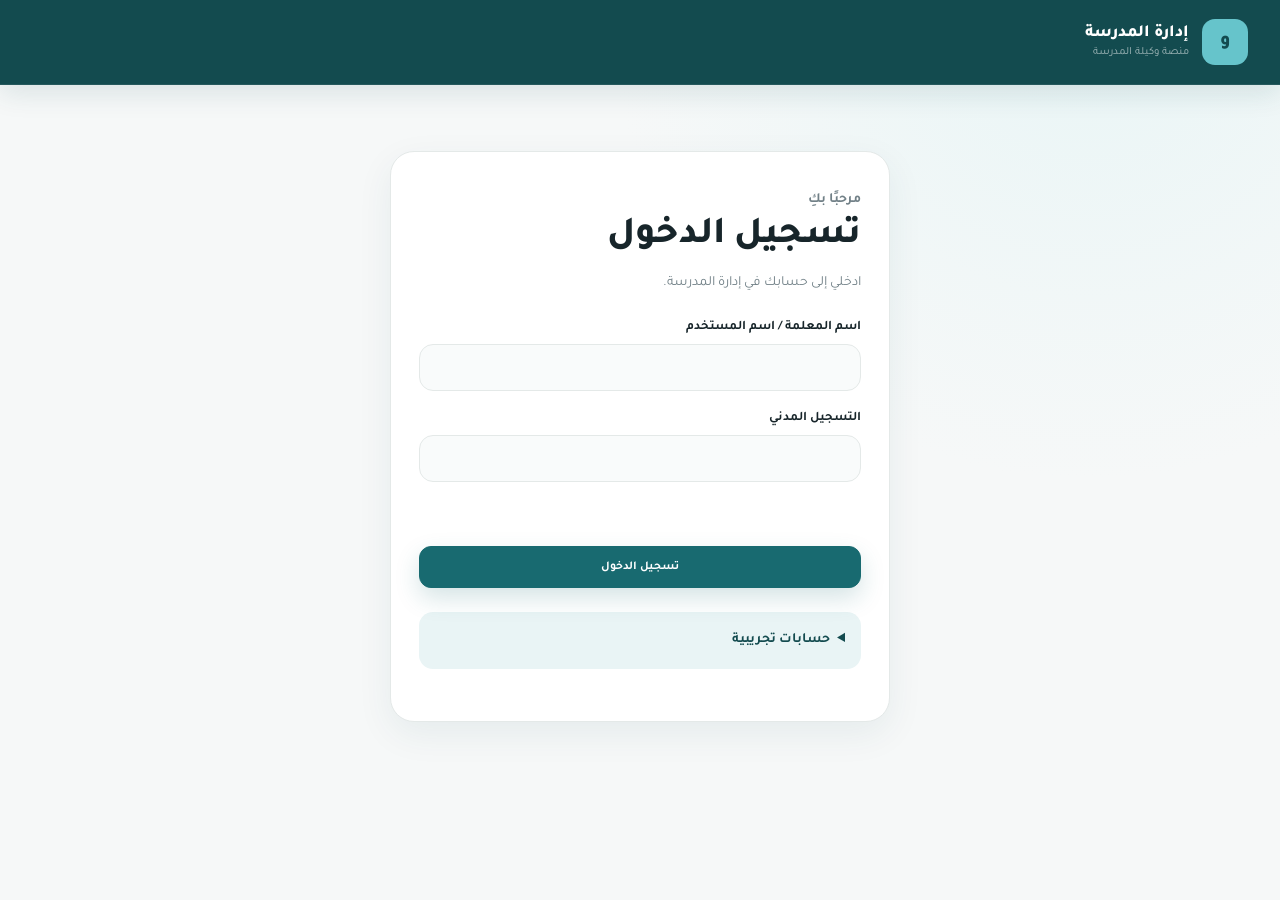
==== index.html @ 2f1f0cc4 "Initial demo version 2" ====
<!DOCTYPE html>
<html lang="ar" dir="rtl">
  <head>
    <meta charset="UTF-8" />
    <meta name="viewport" content="width=device-width, initial-scale=1.0" />
    <title>تسجيل الدخول | إدارة المدرسة</title>
    <link rel="preconnect" href="https://fonts.googleapis.com">
    <link rel="preconnect" href="https://fonts.gstatic.com" crossorigin>
    <link href="https://fonts.googleapis.com/css2?family=Tajawal:wght@400;500;600;700;800&display=swap" rel="stylesheet">
    <link rel="stylesheet" href="css/style.css">
    <link rel="stylesheet" href="css/components.css">
    <link rel="stylesheet" href="css/responsive.css">
  </head>
  <body class="app-shell login-page" data-page="login">
    <a class="skip-link" href="#main-content">تخطي إلى المحتوى الرئيسي</a>
    <header class="site-header">
      <div class="site-header__inner container">
        <a class="brand" href="index.html" id="home-link">
          <span class="brand__mark" aria-hidden="true">و</span>
          <span class="brand__text">
            <span class="brand__title">إدارة المدرسة</span>
            <span class="brand__subtitle">منصة وكيلة المدرسة</span>
          </span>
        </a>
        <div class="site-header__actions" id="account-actions" hidden>
          <span id="account-name">
          </span>
          <button id="logout-button" class="ui-button" type="button">تسجيل الخروج</button>
        </div>
      </div>
    </header>
    <main id="main-content" class="main-content" hidden>
      <section class="container">
        <div class="activity-form-card login-card">
          <header class="form-header">
            <p class="eyebrow">مرحبًا بكِ</p>
            <h1>تسجيل الدخول</h1>
            <p>ادخلي إلى حسابك في إدارة المدرسة.</p>
          </header>
          <form id="login-form" class="activity-form">
            <div class="form-field">
              <label for="login-name">اسم المعلمة / اسم المستخدم</label>
              <input id="login-name" name="login-name" type="text" required autocomplete="username">
            </div>
            <div class="form-field">
              <label for="login-civil">التسجيل المدني</label>
              <input id="login-civil" name="login-civil" type="password" required inputmode="numeric" maxlength="10" autocomplete="current-password">
            </div>
            <p id="login-status" class="form-status" role="alert">
            </p>
            <button class="ui-button ui-button--primary" type="submit">تسجيل الدخول</button>
          </form>
          <details class="demo-note">
            <summary>حسابات تجريبية</summary>
            <p>الإدارة: <bdi>admin</bdi> — <bdi>1000000000</bdi>
          </p>
          <p>المعلمة: نورة محمد — <bdi>1000000001</bdi>
        </p>
        <p>نسخة واجهة تجريبية؛ البيانات محفوظة في هذا المتصفح. استخدمي بيانات وهمية فقط، فالدخول والصلاحيات هنا محاكاة وليسا حماية فعلية.</p>
      </details>
    </div>
  </section>
</main>
<p id="global-status" class="container form-status" role="alert">
</p>
<noscript>يرجى تفعيل JavaScript لاستخدام النظام.</noscript>
<script src="js/data.js" defer>
</script>
<script src="js/app.js" defer>
</script>
<script src="js/teachers.js" defer>
</script>
<script src="js/interactions.js" defer>
</script>
</body>
</html>
---- css/style.css ----
/* =========================================================
   SchoolAdmin — Main Styles
   ========================================================= */

:root {
    --primary-dark: #134b4f;
    --primary: #186a70;
    --primary-soft: #e9f4f5;

    --mint: #66c4cb;
    --mint-soft: #def3f4;

    --background: #f6f8f8;
    --surface: #ffffff;

    --text: #17252a;
    --text-secondary: #718087;
    --text-muted: #96a2a5;

    --border: #e4e9e8;
    --border-soft: #edf1f0;

    --radius-sm: 10px;
    --radius-md: 14px;
    --radius-lg: 20px;
    --radius-xl: 24px;

    --shadow-soft: 0 8px 28px rgba(19, 75, 79, 0.06);
    --shadow-card: 0 12px 36px rgba(19, 75, 79, 0.07);

    --transition: 220ms ease;
}


/* =========================================================
   RESET
   ========================================================= */

* {
    box-sizing: border-box;
}

html {
    direction: rtl;
    scroll-behavior: smooth;
}

body {
    margin: 0;
    min-height: 100vh;

    background:
        radial-gradient(
            circle at 85% 0%,
            rgba(222, 243, 244, 0.55),
            transparent 34%
        ),
        var(--background);

    color: var(--text);

    font-family:
        "Tajawal",
        "Segoe UI",
        Arial,
        sans-serif;
}
a {
    color: inherit;
    text-decoration: none;
}

button,
input {
    font: inherit;
}

button {
    cursor: pointer;
}


/* =========================================================
   ACCESSIBILITY
   ========================================================= */

.skip-link {
    position: fixed;

    top: 12px;
    right: 12px;

    z-index: 9999;

    width: 1px;
    height: 1px;

    overflow: hidden;
    clip: rect(0, 0, 0, 0);

    white-space: nowrap;
}

.skip-link:focus {
    width: auto;
    height: auto;

    overflow: visible;
    clip: auto;

    padding: 10px 16px;

    border-radius: 10px;

    background: var(--primary-dark);
    color: #fff;

    box-shadow: var(--shadow-card);

    font-size: 13px;
    font-weight: 700;
}


/* =========================================================
   CONTAINER
   ========================================================= */

.container {
    width: min(1280px, calc(100% - 64px));
    margin-inline: auto;
}


/* =========================================================
   HEADER
   ========================================================= */

.site-header {
    width: 100%;

    background: var(--primary-dark);
    color: #fff;

    border-bottom:
        1px solid rgba(255, 255, 255, 0.08);

    box-shadow:
        0 8px 28px rgba(19, 75, 79, 0.12);
}

.site-header__inner {
    min-height: 84px;

    display: flex;
    align-items: center;
    justify-content: space-between;

    gap: 24px;
}


/* =========================================================
   BRAND
   ========================================================= */

.brand {
    display: inline-flex;
    align-items: center;

    gap: 13px;

    transition:
        opacity var(--transition),
        transform var(--transition);
}

.brand:hover {
    opacity: 0.94;
    transform: translateY(-1px);
}

.brand__mark {
    width: 46px;
    height: 46px;

    display: grid;
    place-items: center;

    border-radius: 13px;

    background: var(--mint);
    color: var(--primary-dark);

    font-size: 20px;
    font-weight: 800;
}

.brand__text {
    display: flex;
    flex-direction: column;

    line-height: 1.35;
}

.brand__title {
    font-size: 17px;
    font-weight: 800;
}

.brand__subtitle {
    color: rgba(255, 255, 255, 0.62);

    font-size: 11px;
}


/* =========================================================
   HEADER ACTIONS
   ========================================================= */

.site-header__actions {
    display: flex;
    align-items: center;

    gap: 16px;
}


/* IMPORTANT:
   Keep SVGs at their intended size.
   This prevents the giant black circle problem.
*/

.site-header svg {
    width: 20px;
    height: 20px;

    display: block;

    fill: none;
    stroke: currentColor;

    stroke-width: 1.8;
    stroke-linecap: round;
    stroke-linejoin: round;
}


/* =========================================================
   MAIN
   ========================================================= */

.main-content {
    padding-top: 46px;
    padding-bottom: 70px;
}


/* =========================================================
   PAGE HEADING
   ========================================================= */

.teachers-page {
    display: block;
}

.page-heading {
    display: flex;
    align-items: flex-end;
    justify-content: space-between;

    gap: 30px;

    margin-bottom: 26px;
}

.page-heading__content {
    max-width: 760px;
}

.eyebrow {
    margin: 0 0 4px;

    color: var(--primary);

    font-size: 12px;
    font-weight: 700;
}

.page-heading h1 {
    margin: 0;

    color: var(--text);

    font-size: clamp(28px, 3vw, 38px);
    font-weight: 800;

    line-height: 1.3;
}

.page-heading__description {
    margin: 7px 0 0;

    color: var(--text-secondary);

    font-size: 14px;
}


/* =========================================================
   TEACHERS COUNT
   ========================================================= */

.teachers-count {
    min-width: 112px;

    margin: 0;

    display: inline-flex;
    align-items: center;
    justify-content: center;

    gap: 8px;

    padding: 8px 14px;

    border:
        1px solid var(--border);

    border-radius: 999px;

    background:
        rgba(255, 255, 255, 0.88);

    box-shadow: var(--shadow-soft);

    color: var(--primary);

    font-size: 12px;
    font-weight: 700;
}

.teachers-count__number {
    min-width: 27px;
    height: 27px;

    display: grid;
    place-items: center;

    border-radius: 50%;

    background: var(--mint-soft);

    color: var(--primary-dark);

    font-size: 12px;
    font-weight: 800;
}


/* =========================================================
   SEARCH
   ========================================================= */

.teachers-toolbar {
    display: flex;
    justify-content: flex-start;

    margin-bottom: 16px;
}

.teacher-search {
    position: relative;

    width: min(100%, 430px);
}

.teacher-search__input {
    width: 100%;
    height: 56px;

    padding:
        0 18px
        0 46px;

    border:
        1px solid var(--border);

    border-radius: 16px;

    background: var(--surface);

    color: var(--text);

    outline: none;

    box-shadow: var(--shadow-soft);

    font-size: 13px;

    transition:
        border-color var(--transition),
        box-shadow var(--transition);
}

.teacher-search__input::placeholder {
    color: #9aa5a8;
}

.teacher-search__input:hover {
    border-color: #d4dfdf;
}

.teacher-search__input:focus {
    border-color: rgba(24, 106, 112, 0.45);

    box-shadow:
        0 0 0 4px rgba(102, 196, 203, 0.10),
        var(--shadow-soft);
}


/* =========================================================
   TABLE PANEL
   ========================================================= */

.teachers-panel {
    overflow: hidden;

    background: var(--surface);

    border:
        1px solid var(--border);

    border-radius: var(--radius-xl);

    box-shadow: var(--shadow-card);
}

.table-scroll {
    width: 100%;

    overflow-x: auto;
}

.teachers-table {
    width: 100%;

    min-width: 720px;

    border-collapse: collapse;

    table-layout: fixed;
}


/* =========================================================
   TABLE HEADER
   ========================================================= */

.teachers-table thead {
    background: #eef5f5;
}

.teachers-table th {
    height: 58px;

    padding: 0 28px;

    color: #405d5f;

    font-size: 13px;
    font-weight: 700;

    text-align: right;

    border-bottom: 1px solid #dfe9e9;
}

.teachers-table th:nth-child(1) {
    width: 48%;
}

.teachers-table th:nth-child(2) {
    width: 27%;
}

.teachers-table th:nth-child(3) {
    width: 25%;
}


/* =========================================================
   TABLE BODY
   ========================================================= */

.teacher-row {
    transition:
        background-color var(--transition);
}

.teacher-row:hover {
    background: #fbfdfd;
}

.teachers-table td {
    height: 92px;

    padding: 16px 28px;

    border-bottom:
        1px solid var(--border-soft);

    vertical-align: middle;
}

.teachers-table tbody tr:last-child td {
    border-bottom: 0;
}


/* =========================================================
   TEACHER IDENTITY
   ========================================================= */

 .teacher-identity {
    display: flex;
    align-items: center;
}

.teacher-identity__details {
    display: flex;
    flex-direction: column;
    gap: 1px;
}

.teacher-identity__details {
    display: flex;
    flex-direction: column;

    gap: 1px;
}

.teacher-identity__role {
    color: var(--text-muted);

    font-size: 11px;
}

.teacher-name-link {
    padding: 0;

    border: 0;
    background: transparent;

    color: var(--text);

    font: inherit;
    font-size: 14px;
    font-weight: 800;
    text-align: right;

    cursor: pointer;

    transition:
        color var(--transition),
        transform var(--transition);
}

.teacher-name-link:hover,
.teacher-name-link:focus-visible {
    color: var(--primary);
    transform: translateX(-1px);
    outline: none;
}


/* =========================================================
   SPECIALIZATION
   ========================================================= */

.specialization-badge {
    display: inline-flex;
    align-items: center;

    min-height: 34px;

    padding: 5px 14px;

    border:
        1px solid #ddebec;

    border-radius: 999px;

    background: #f0f9f9;

    color: var(--primary);

    font-size: 12px;
    font-weight: 700;
}


/* =========================================================
   PROFILE BUTTON
   ========================================================= */

.profile-button {
    display: inline-flex;
    align-items: center;
    justify-content: center;

    gap: 7px;

    min-height: 40px;

    padding: 8px 15px;

    border:
        1px solid #d8e5e6;

    border-radius: 11px;

    background: #f1f8f8;

    color: var(--primary);

    font-size: 12px;
    font-weight: 800;

    transition:
        background var(--transition),
        color var(--transition),
        border-color var(--transition),
        transform var(--transition);
}

.profile-button:hover {
    background: var(--primary);
    border-color: var(--primary);

    color: #fff;

    transform: translateY(-1px);
}


/* Keep the arrow small and controlled */
.profile-button svg {
    width: 16px !important;
    height: 16px !important;

    display: block;

    fill: none;
    stroke: currentColor;

    stroke-width: 1.8;
    stroke-linecap: round;
    stroke-linejoin: round;
}


/* =========================================================
   EMPTY STATE
   ========================================================= */

.empty-state {
    padding: 60px 24px;

    text-align: center;
}

.empty-state[hidden] {
    display: none;
}

.empty-state__icon {
    width: 50px;
    height: 50px;

    margin: 0 auto 14px;

    display: grid;
    place-items: center;

    border-radius: 15px;

    background: var(--mint-soft);

    color: var(--primary);
}

.empty-state__icon svg {
    width: 20px;
    height: 20px;

    fill: none;
    stroke: currentColor;

    stroke-width: 1.8;
}

.empty-state__title {
    margin: 0 0 3px;

    color: var(--text);

    font-size: 16px;
    font-weight: 800;
}

.empty-state__description {
    margin: 0;

    color: var(--text-secondary);

    font-size: 12px;
}


/* =========================================================
   VISUALLY HIDDEN
   ========================================================= */

.visually-hidden {
    position: absolute !important;

    width: 1px !important;
    height: 1px !important;

    padding: 0 !important;
    margin: -1px !important;

    overflow: hidden !important;

    clip: rect(0, 0, 0, 0) !important;

    white-space: nowrap !important;

    border: 0 !important;
}


/* =========================================================
   RESPONSIVE
   ========================================================= */

@media (max-width: 900px) {

    .container {
        width: min(100% - 40px, 1280px);
    }

    .page-heading {
        align-items: flex-start;
    }

    .page-heading h1 {
        font-size: 32px;
    }
}


@media (max-width: 640px) {

    .container {
        width: calc(100% - 28px);
    }

    .site-header__inner {
        min-height: 74px;
    }

    .brand__mark {
        width: 40px;
        height: 40px;

        font-size: 17px;
    }

    .brand__title {
        font-size: 15px;
    }

    .brand__subtitle {
        font-size: 9px;
    }

    .main-content {
        padding-top: 30px;
        padding-bottom: 45px;
    }

    .page-heading {
        flex-direction: column;

        align-items: flex-start;

        gap: 14px;
    }

    .page-heading h1 {
        font-size: 28px;
    }

    .page-heading__description {
        font-size: 13px;
    }

    .teachers-count {
        align-self: flex-start;
    }

    .teacher-search {
        width: 100%;
    }

    .teachers-table {
        min-width: 680px;
    }

    .teachers-table th,
    .teachers-table td {
        padding-inline: 20px;
    }
}


/* =========================================================
   REDUCED MOTION
   ========================================================= */

@media (prefers-reduced-motion: reduce) {

    html {
        scroll-behavior: auto;
    }

    *,
    *::before,
    *::after {
        transition: none !important;
        animation: none !important;
    }
}
/* =========================================================
   TEACHER PROFILE PAGE
   ========================================================= */

.profile-back-link {
    display: inline-flex;
    align-items: center;

    gap: 7px;

    margin-bottom: 30px;

    color: var(--primary);

    font-size: 13px;
    font-weight: 700;

    transition:
        color 220ms ease,
        transform 220ms ease;
}

.profile-back-link:hover {
    color: var(--primary-dark);

    transform: translateX(3px);
}

.profile-back-link svg {
    width: 17px;
    height: 17px;

    fill: none;
    stroke: currentColor;

    stroke-width: 1.8;

    stroke-linecap: round;
    stroke-linejoin: round;
}


/* Cards */

.teacher-profile-cards {
    display: grid;

    grid-template-columns:
        repeat(2, minmax(0, 1fr));

    gap: 20px;

    max-width: 980px;
}


.profile-card {
    position: relative;

    min-height: 260px;

    display: flex;
    flex-direction: column;

    padding: 28px;

    overflow: hidden;

    border:
        1px solid var(--border);

    border-radius: 22px;

    background: var(--surface);

    box-shadow: var(--shadow-soft);

    color: var(--text);

    transition:
        transform 240ms ease,
        box-shadow 240ms ease,
        border-color 240ms ease;
}


/* Subtle background glow */

.profile-card::after {
    content: "";

    position: absolute;

    width: 150px;
    height: 150px;

    left: -45px;
    bottom: -55px;

    border-radius: 50%;

    background:
        rgba(102, 196, 203, 0.08);

    pointer-events: none;

    transition:
        transform 300ms ease;
}


.profile-card:hover {
    transform: translateY(-5px);

    border-color:
        rgba(24, 106, 112, 0.20);

    box-shadow:
        0 18px 45px rgba(19, 75, 79, 0.11);
}


.profile-card:hover::after {
    transform: scale(1.25);
}


.profile-card__icon {
    width: 54px;
    height: 54px;

    display: grid;
    place-items: center;

    border-radius: 16px;

    background: var(--mint-soft);

    color: var(--primary);

    transition:
        transform 240ms ease,
        background 240ms ease;
}


.profile-card:hover .profile-card__icon {
    transform: translateY(-2px) rotate(-2deg);

    background: #d2edef;
}


.profile-card__icon svg {
    width: 25px;
    height: 25px;

    fill: none;
    stroke: currentColor;

    stroke-width: 1.7;

    stroke-linecap: round;
    stroke-linejoin: round;
}


/* Content */

.profile-card__content {
    margin-top: 34px;
}


.profile-card__content h2 {
    margin: 0;

    font-size: 22px;
    font-weight: 800;
}


.profile-card__content p {
    max-width: 390px;

    margin: 8px 0 0;

    color: var(--text-secondary);

    font-size: 13px;

    line-height: 1.8;
}


/* Bottom link */

.profile-card__link {
    margin-top: auto;
    padding-top: 24px;

    color: var(--primary);

    font-size: 12px;
    font-weight: 800;
}


/* Mobile */

@media (max-width: 700px) {

    .teacher-profile-cards {
        grid-template-columns: 1fr;
    }

    .profile-card {
        min-height: 230px;

        padding: 24px;
    }

}


/* =========================================================
   ACTIVITIES PAGE
   ========================================================= */

.activities-page {
    padding-bottom: 80px;
}


/* Heading */

.activities-heading {
    display: flex;
    align-items: flex-end;
    justify-content: space-between;

    gap: 30px;

    margin-bottom: 38px;
}


.activities-heading h1 {
    margin: 0;

    color: var(--text);

    font-size: clamp(28px, 4vw, 42px);
    font-weight: 800;

    line-height: 1.3;
}


.activities-heading p:not(.eyebrow) {
    margin: 9px 0 0;

    color: var(--text-secondary);

    font-size: 14px;

    line-height: 1.8;
}


/* Count */

.activities-count {
    flex-shrink: 0;

    display: inline-flex;
    align-items: center;

    gap: 10px;

    padding: 9px 15px;

    border: 1px solid var(--border);

    border-radius: 999px;

    background: rgba(255, 255, 255, 0.8);

    color: var(--primary);

    box-shadow: var(--shadow-soft);
}


.activities-count strong {
    width: 30px;
    height: 30px;

    display: grid;
    place-items: center;

    border-radius: 50%;

    background: var(--mint-soft);

    font-size: 13px;
}


.activities-count span {
    font-size: 12px;
    font-weight: 700;
}


/* Grid */

.activities-toolbar {
    display: flex;
    justify-content: flex-end;
    margin-bottom: 22px;
}

.activities-grid {
    display: grid;

    grid-template-columns:
        repeat(2, minmax(0, 1fr));

    gap: 20px;
}

.empty-state--inline {
    padding: 42px 22px;
    border: 1px solid var(--border);
    border-radius: var(--radius-xl);
    background: rgba(255, 255, 255, 0.8);
    box-shadow: var(--shadow-soft);
}

.empty-state__actions {
    margin-top: 18px;
}


/* Card */

.activity-card {
    position: relative;

    min-height: 245px;

    display: flex;
    flex-direction: column;

    padding: 27px;

    overflow: hidden;

    border: 1px solid var(--border);

    border-radius: 22px;

    background: var(--surface);

    box-shadow: var(--shadow-soft);

    color: var(--text);

    transition:
        transform 240ms ease,
        box-shadow 240ms ease,
        border-color 240ms ease;
}


/* Decorative shape */

.activity-card::after {
    content: "";

    position: absolute;

    width: 180px;
    height: 180px;

    left: -75px;
    bottom: -90px;

    border-radius: 50%;

    background: rgba(102, 196, 203, 0.07);

    pointer-events: none;

    transition:
        transform 300ms ease;
}


.activity-card:hover {
    transform: translateY(-5px);

    border-color:
        rgba(24, 106, 112, 0.20);

    box-shadow:
        0 18px 45px rgba(19, 75, 79, 0.11);
}


.activity-card:hover::after {
    transform: scale(1.25);
}


/* Top */

.activity-card__top {
    position: relative;
    z-index: 1;

    display: flex;
    align-items: center;
    justify-content: space-between;
}


.activity-card__category {
    display: inline-flex;
    align-items: center;

    min-height: 30px;

    padding: 5px 12px;

    border-radius: 999px;

    background: var(--mint-soft);

    color: var(--primary);

    font-size: 11px;
    font-weight: 700;
}


/* Arrow */

.activity-card__arrow {
    width: 38px;
    height: 38px;

    display: grid;
    place-items: center;

    border: 1px solid var(--border);

    border-radius: 11px;

    color: var(--text-muted);

    transition:
        background 220ms ease,
        color 220ms ease,
        transform 220ms ease;
}


.activity-card:hover .activity-card__arrow {
    background: var(--primary);

    color: white;

    transform: translateX(-3px);
}


.activity-card__arrow svg {
    width: 17px;
    height: 17px;

    fill: none;
    stroke: currentColor;

    stroke-width: 1.8;

    stroke-linecap: round;
    stroke-linejoin: round;
}


/* Content */

.activity-card__content {
    position: relative;
    z-index: 1;

    margin-top: 32px;
}


.activity-card__content h2 {
    margin: 0;

    font-size: 21px;
    font-weight: 800;

    line-height: 1.5;
}


.activity-card__content p {
    max-width: 470px;

    margin: 9px 0 0;

    color: var(--text-secondary);

    font-size: 13px;

    line-height: 1.9;
}


/* Footer */

.activity-card__footer {
    position: relative;
    z-index: 1;

    display: flex;
    align-items: center;
    justify-content: space-between;

    gap: 20px;

    margin-top: auto;
    padding-top: 25px;

    color: var(--primary);

    font-size: 12px;
    font-weight: 800;
}


.activity-card__footer span:last-child {
    color: var(--text-muted);

    font-weight: 600;
}


/* Responsive */

@media (max-width: 760px) {

    .activities-heading {
        align-items: flex-start;
        flex-direction: column;
    }

    .activities-grid {
        grid-template-columns: 1fr;
    }

}


@media (max-width: 480px) {

    .activity-card {
        min-height: 220px;

        padding: 22px;
    }

    .activities-heading h1 {
        font-size: 30px;
    }

}


/* =========================================================
   ACTIVITY FORM PAGE
   ========================================================= */

.activity-page .main-content {
    padding-top: 36px;
}

.activity-form-shell {
    max-width: 960px;
    margin: 0 auto;
}

.activity-form-card {
    background: var(--surface);
    border: 1px solid var(--border);
    border-radius: 24px;
    box-shadow: var(--shadow-card);
    padding: 28px;
}

.form-header {
    margin-bottom: 24px;
}

.form-header h1 {
    margin: 0;
    color: var(--text);
    font-size: clamp(28px, 3vw, 38px);
    font-weight: 800;
    line-height: 1.3;
}

.form-header p {
    margin: 8px 0 0;
    color: var(--text-secondary);
    font-size: 14px;
    line-height: 1.8;
}

.activity-form {
    display: grid;
    gap: 20px;
}

.form-grid {
    display: grid;
    grid-template-columns: repeat(2, minmax(0, 1fr));
    gap: 20px;
}

.form-field {
    display: flex;
    flex-direction: column;
    gap: 8px;
}

.form-field--full {
    grid-column: 1 / -1;
}

.form-field label {
    color: var(--text);
    font-size: 13px;
    font-weight: 700;
}

.form-field input,
.form-field select,
.form-field textarea {
    width: 100%;
    border: 1px solid var(--border);
    border-radius: 14px;
    background: #f9fbfb;
    color: var(--text);
    padding: 13px 14px;
    font: inherit;
    transition: border-color var(--transition), box-shadow var(--transition), background var(--transition);
}

.form-field input:hover,
.form-field select:hover,
.form-field textarea:hover {
    border-color: #d0dfe2;
}

.form-field input:focus,
.form-field select:focus,
.form-field textarea:focus {
    outline: none;
    border-color: rgba(24, 106, 112, 0.42);
    box-shadow: 0 0 0 4px rgba(102, 196, 203, 0.1);
    background: #ffffff;
}

.form-field textarea {
    min-height: 140px;
    resize: vertical;
}

.form-field input[type="file"] {
    padding: 10px 12px;
}

.form-status {
    min-height: 24px;
    margin: 0;
    font-size: 12px;
    font-weight: 700;
}

.form-status[data-state="error"] {
    color: #b94a48;
}

.form-status[data-state="success"] {
    color: #1e7c82;
}

.form-actions {
    display: flex;
    align-items: center;
    justify-content: space-between;
    gap: 16px;
    padding-top: 8px;
}

.form-actions__right {
    display: flex;
    align-items: center;
    gap: 12px;
}

.secondary-button {
    display: inline-flex;
    align-items: center;
    justify-content: center;
    min-height: 42px;
    padding: 8px 18px;
    border: 1px solid var(--border);
    border-radius: 12px;
    background: #ffffff;
    color: var(--primary);
    font: inherit;
    font-size: 12px;
    font-weight: 700;
    transition: background var(--transition), color var(--transition), border-color var(--transition), transform var(--transition);
}

.secondary-button:hover,
.secondary-button:focus-visible {
    background: #f3fafa;
    border-color: #d8e9eb;
    transform: translateY(-1px);
    outline: none;
}

.delete-button {
    border-color: rgba(185, 74, 72, 0.2);
    background: rgba(185, 74, 72, 0.04);
    color: #b94a48;
}

.delete-button:hover,
.delete-button:focus-visible {
    background: rgba(185, 74, 72, 0.08);
    border-color: rgba(185, 74, 72, 0.4);
}

@media (max-width: 760px) {
    .form-grid {
        grid-template-columns: 1fr;
    }

    .form-actions {
        flex-direction: column;
        align-items: stretch;
    }

    .form-actions__right {
        width: 100%;
        justify-content: space-between;
    }
}
---- css/components.css ----
/* 1. Component variables / shared values */
/* =========================================================
   SchoolAdmin — Shared Components
   Reserved for reusable components on inner pages.
   The teachers page styling is handled by style.css.
   ========================================================= */


/* Shared card foundation for upcoming pages */

.ui-card {
    background: #ffffff;
    border: 1px solid #e4e9e8;
    border-radius: 20px;
    box-shadow: 0 12px 36px rgba(19, 75, 79, 0.07);
}


/* Shared subtle button */

.ui-button {
    min-height: 42px;

    display: inline-flex;
    align-items: center;
    justify-content: center;

    padding: 8px 16px;

    border: 1px solid #dde7e7;
    border-radius: 12px;

    background: #ffffff;
    color: var(--primary);

    font: inherit;
    font-size: 12px;
    font-weight: 700;

    cursor: pointer;

    transition:
        background 220ms ease,
        color 220ms ease,
        border-color 220ms ease,
        transform 220ms ease;
}

.ui-button:hover {
    background: var(--primary);
    border-color: var(--primary);
    color: #ffffff;

    transform: translateY(-1px);
}

.ui-button--primary {
    border-color: var(--primary);
    background: var(--primary);
    color: #ffffff;
    box-shadow: 0 10px 24px rgba(24, 106, 112, 0.18);
}

.ui-button--primary:hover,
.ui-button--primary:focus-visible {
    background: var(--primary-dark);
    border-color: var(--primary-dark);
    color: #ffffff;
}


/* Shared badge */

.ui-badge {
    display: inline-flex;
    align-items: center;

    min-height: 32px;

    padding: 5px 13px;

    border: 1px solid #ddebec;
    border-radius: 999px;

    background: #f0f9f9;
    color: var(--primary);

    font-size: 12px;
    font-weight: 700;
}


/* Shared back link for inner pages */

.back-link {
    display: inline-flex;
    align-items: center;

    gap: 6px;

    color: var(--primary);

    font-size: 13px;
    font-weight: 700;

    transition:
        opacity 180ms ease,
        transform 180ms ease;
}

.back-link:hover {
    opacity: 0.8;
    transform: translateX(2px);
}
/* Shared additions reuse the existing palette, cards, controls and spacing. */
[hidden] { display: none !important; }
:focus-visible { outline: 3px solid var(--mint); outline-offset: 4px; }
button:disabled { opacity: .55; cursor: wait; }
.login-card { max-width: 500px; margin: 20px auto; }
.demo-note { margin-block: 24px; padding: 16px; border-radius: var(--radius-md); background: var(--primary-soft); color: var(--primary-dark); font-size: 14px; line-height: 1.8; }
.demo-note summary { cursor: pointer; font-weight: 700; }
.teachers-toolbar { gap: 16px; justify-content: space-between; align-items: center; }
.row-actions { display: flex; flex-wrap: wrap; gap: 8px; }
.permissions-list { display: grid; gap: 16px; }
.permission-row { padding: 24px; display: flex; align-items: center; justify-content: space-between; gap: 20px; }
.permission-row h2 { margin: 0; font-size: 18px; }
.permission-row p { color: var(--text-secondary); margin-bottom: 0; }
dialog { width: min(540px, calc(100% - 28px)); max-height: calc(100dvh - 40px); overflow-y: auto; border: 1px solid var(--border); border-radius: var(--radius-xl); padding: 28px; color: var(--text); box-shadow: var(--shadow-card); }
dialog::backdrop { background: rgba(19, 75, 79, .4); }
dialog h2 { margin: 0; }
.activity-card, .permission-row, .teachers-table td { overflow-wrap: anywhere; }
#attachment-current { display: flex; flex-wrap: wrap; gap: 12px; }
#global-status { padding-block: 12px; }

.mobile-table-hint { display: none; }
---- css/responsive.css ----
﻿/* Page-specific additions to the original responsive layouts in style.css. */
@media (max-width: 640px) {
  .site-header__inner { gap: 12px; flex-wrap: wrap; padding-block: 14px; }
  .site-header__actions { gap: 10px; font-size: 12px; flex-wrap: wrap; }
  .teachers-toolbar { align-items: stretch; flex-direction: column; }
  .permission-row { align-items: stretch; flex-direction: column; }
  .activity-form-card, dialog { padding: 20px; }
  .login-card { margin-top: 0; }
  .teachers-table { min-width: 570px; }
  .teachers-table th, .teachers-table td { padding-inline: 14px; }
  .teachers-table th:nth-child(1) { width: 34%; }
  .teachers-table th:nth-child(2) { width: 30%; }
  .teachers-table th:nth-child(3) { width: 36%; }
}

@media (max-width: 640px) { .mobile-table-hint { display: block; font-size: 12px; color: var(--text-secondary); } }
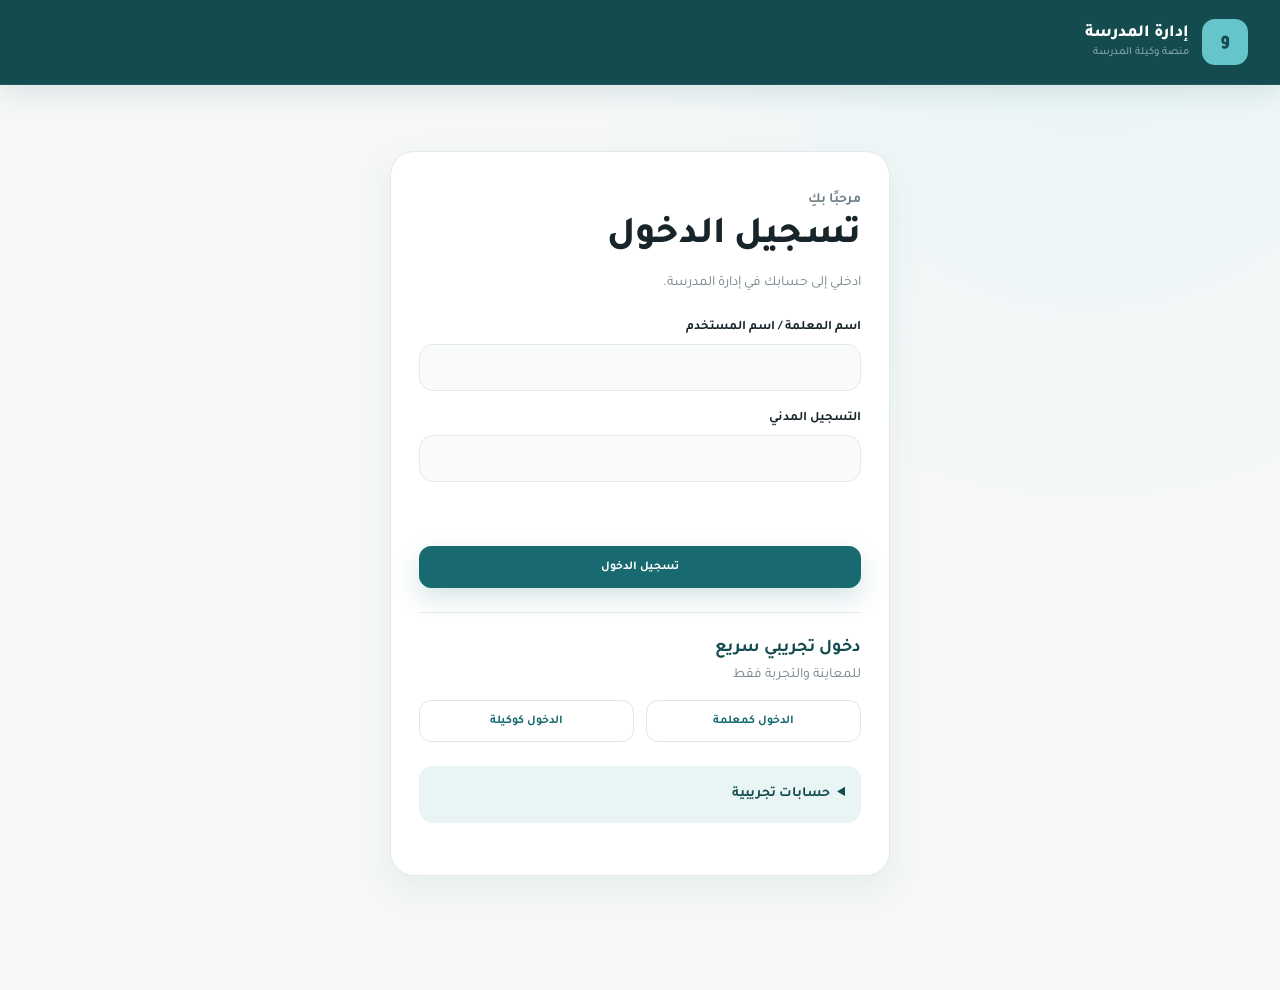
==== commit 0114761c: "تسهيل تسجيل الدخول مؤقتنا" ====
--- a/index.html
+++ b/index.html
@@ -50,6 +50,15 @@
             </p>
             <button class="ui-button ui-button--primary" type="submit">تسجيل الدخول</button>
           </form>
+          <!-- Temporary frontend demo shortcuts; remove after client review. -->
+          <section class="quick-demo-login" aria-labelledby="quick-demo-title">
+            <h2 id="quick-demo-title">دخول تجريبي سريع</h2>
+            <p>للمعاينة والتجربة فقط</p>
+            <div class="quick-demo-login__actions">
+              <button class="ui-button" id="demo-teacher-login" type="button">الدخول كمعلمة</button>
+              <button class="ui-button" id="demo-admin-login" type="button">الدخول كوكيلة</button>
+            </div>
+          </section>
           <details class="demo-note">
             <summary>حسابات تجريبية</summary>
             <p>الإدارة: <bdi>admin</bdi> — <bdi>1000000000</bdi>
@@ -66,6 +75,7 @@
 <noscript>يرجى تفعيل JavaScript لاستخدام النظام.</noscript>
 <script src="js/data.js" defer>
 </script>
+<script src="js/teacher-professional.js" defer></script>
 <script src="js/app.js" defer>
 </script>
 <script src="js/teachers.js" defer>
--- a/css/components.css
+++ b/css/components.css
@@ -117,6 +117,11 @@
 :focus-visible { outline: 3px solid var(--mint); outline-offset: 4px; }
 button:disabled { opacity: .55; cursor: wait; }
 .login-card { max-width: 500px; margin: 20px auto; }
+.quick-demo-login { margin-top:24px; padding-top:24px; border-top:1px solid var(--border); }
+.quick-demo-login h2 { margin:0; color:var(--primary-dark); font-size:18px; }
+.quick-demo-login p { margin:8px 0 16px; color:var(--text-secondary); font-size:14px; }
+.quick-demo-login__actions { display:flex; flex-wrap:wrap; gap:12px; }
+.quick-demo-login__actions .ui-button { flex:1 1 160px; }
 .demo-note { margin-block: 24px; padding: 16px; border-radius: var(--radius-md); background: var(--primary-soft); color: var(--primary-dark); font-size: 14px; line-height: 1.8; }
 .demo-note summary { cursor: pointer; font-weight: 700; }
 .teachers-toolbar { gap: 16px; justify-content: space-between; align-items: center; }
@@ -133,3 +138,31 @@
 #global-status { padding-block: 12px; }
 
 .mobile-table-hint { display: none; }
+
+/* Teacher professional pages reuse the existing card and form foundations. */
+.professional-breadcrumb { display:flex; flex-wrap:wrap; gap:8px; margin-bottom:28px; color:var(--primary); font-size:14px; }
+.professional-breadcrumb a { font-weight:700; }
+.professional-summary { padding:24px; margin-bottom:28px; }
+.professional-summary dl { display:grid; grid-template-columns:repeat(5,minmax(0,1fr)); gap:20px; margin:0 0 22px; }
+.professional-summary dt { color:var(--text-secondary); font-size:13px; margin-bottom:8px; }
+.professional-summary dd { margin:0; font-weight:700; overflow-wrap:anywhere; }
+.professional-grid { display:grid; grid-template-columns:repeat(3,minmax(0,1fr)); gap:20px; }
+.professional-grid .profile-card { min-height:250px; }
+.professional-grid .profile-card__content { margin-top:24px; }
+.professional-grid .profile-card__content h2 { font-size:21px; }
+.professional-grid .profile-card__icon { font-size:28px; }
+.professional-table th, .professional-table td { width:auto !important; }
+.professional-table .row-actions { min-width:205px; }
+.peer-visit-attachment { min-width:0; }
+.peer-visit-attachment .peer-visit-upload { display:flex; align-items:center; justify-content:center; gap:10px; min-height:52px; width:100%; border-style:dashed; background:var(--primary-soft); }
+.peer-visit-file-name { overflow-wrap:anywhere; unicode-bidi:plaintext; }
+.peer-visit-attachment small { color:var(--text-secondary); line-height:1.8; }
+@media (max-width:1000px) {
+  .professional-grid { grid-template-columns:repeat(2,minmax(0,1fr)); }
+  .professional-summary dl { grid-template-columns:repeat(2,minmax(0,1fr)); }
+}
+@media (max-width:600px) {
+  .professional-grid, .professional-summary dl { grid-template-columns:1fr; }
+  .professional-summary { padding:20px; }
+  .professional-grid .profile-card { min-height:220px; }
+}
